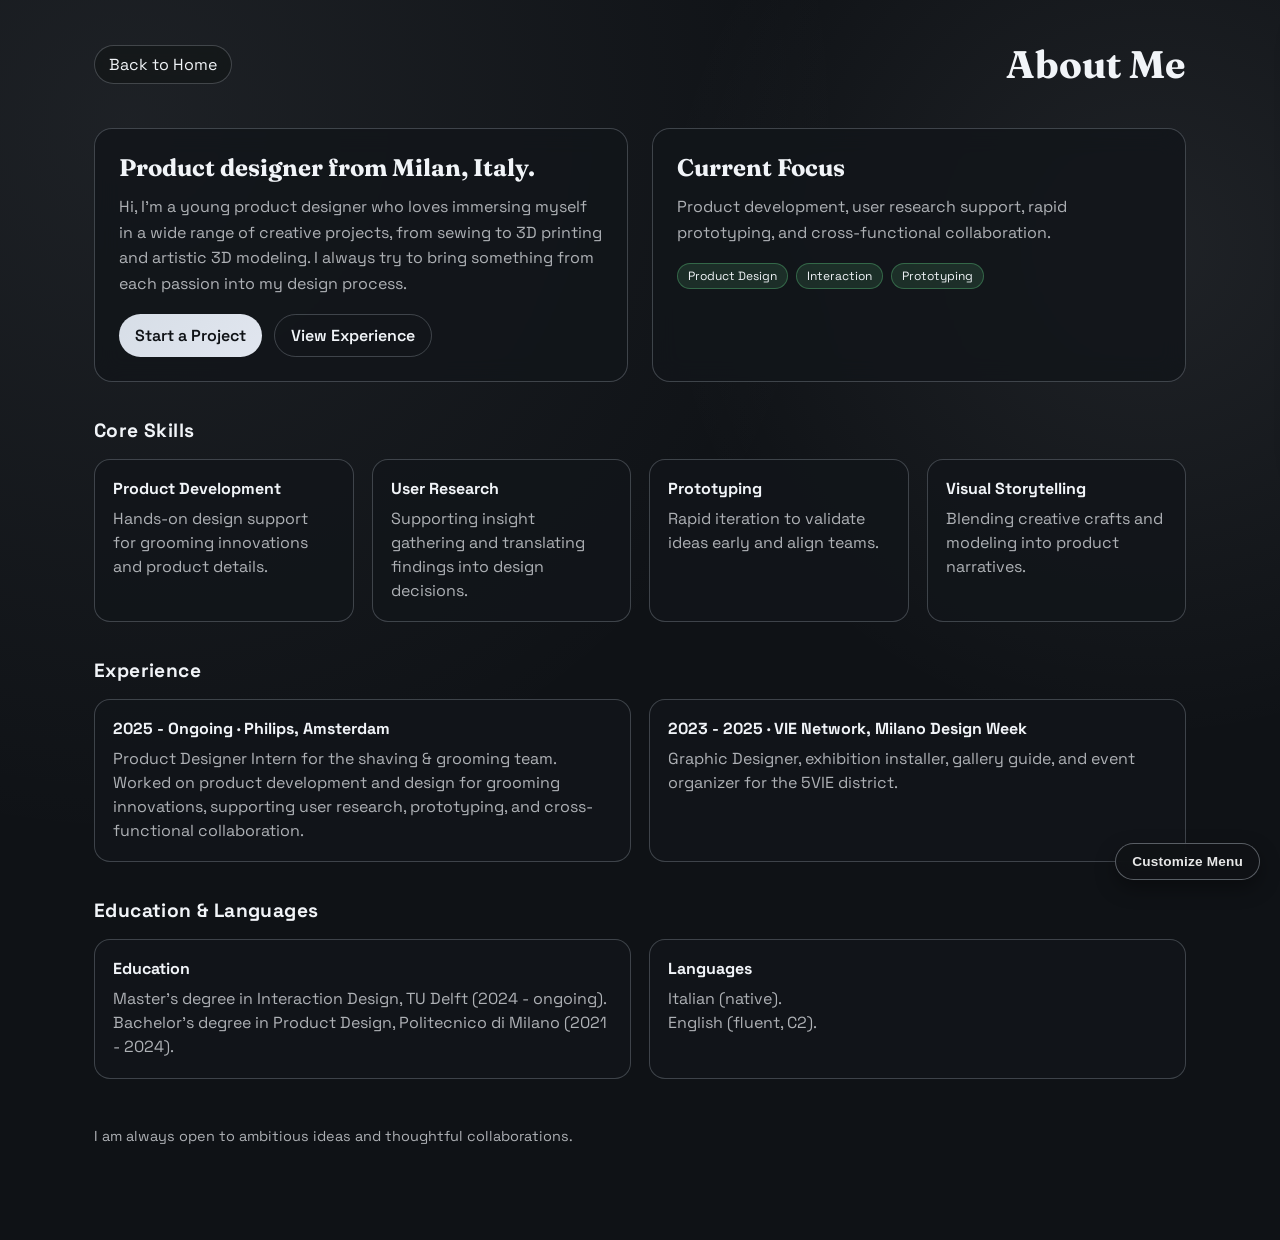
==== about.html @ a5fbccb1 "Restore layout and fix styles" ====
<!DOCTYPE html>
<html lang="en">
<head>
  <meta charset="UTF-8">
  <meta name="viewport" content="width=device-width, initial-scale=1.0">
  <title>About Me</title>
  <link rel="stylesheet" href="pages.css">
  <link rel="preconnect" href="https://fonts.googleapis.com">
  <link rel="preconnect" href="https://fonts.gstatic.com" crossorigin>
  <link href="https://fonts.googleapis.com/css2?family=Fraunces:wght@600;700&family=Space+Grotesk:wght@400;600;700&display=swap" rel="stylesheet">
</head>
<body>
  <main class="page-shell">
    <header class="page-header">
      <a class="home-link" href="index.html">Back to Home</a>
      <h1 class="page-title">About Me</h1>
    </header>

    <section class="hero">
      <div class="hero-card">
        <h2>Product designer from Milan, Italy.</h2>
        <p>Hi, I’m a young product designer who loves immersing myself in a wide range of creative projects, from sewing to 3D printing and artistic 3D modeling. I always try to bring something from each passion into my design process.</p>
        <div class="button-row">
          <a class="btn" href="mailto:matteo.isabella@gmail.com">Start a Project</a>
          <a class="btn outline" href="#experience">View Experience</a>
        </div>
      </div>
      <div class="hero-card">
        <h2>Current Focus</h2>
        <p>Product development, user research support, rapid prototyping, and cross-functional collaboration.</p>
        <div class="tag-row">
          <span class="tag">Product Design</span>
          <span class="tag">Interaction</span>
          <span class="tag">Prototyping</span>
        </div>
      </div>
    </section>

    <section class="section">
      <h3>Core Skills</h3>
      <div class="grid">
        <div class="card">
          <h4>Product Development</h4>
          <p>Hands-on design support for grooming innovations and product details.</p>
        </div>
        <div class="card">
          <h4>User Research</h4>
          <p>Supporting insight gathering and translating findings into design decisions.</p>
        </div>
        <div class="card">
          <h4>Prototyping</h4>
          <p>Rapid iteration to validate ideas early and align teams.</p>
        </div>
        <div class="card">
          <h4>Visual Storytelling</h4>
          <p>Blending creative crafts and modeling into product narratives.</p>
        </div>
      </div>
    </section>

    <section class="section" id="experience">
      <h3>Experience</h3>
      <div class="grid">
        <div class="card">
          <h4>2025 - Ongoing · Philips, Amsterdam</h4>
          <p>Product Designer Intern for the shaving & grooming team. Worked on product development and design for grooming innovations, supporting user research, prototyping, and cross-functional collaboration.</p>
        </div>
        <div class="card">
          <h4>2023 - 2025 · VIE Network, Milano Design Week</h4>
          <p>Graphic Designer, exhibition installer, gallery guide, and event organizer for the 5VIE district.</p>
        </div>
      </div>
    </section>

    <section class="section">
      <h3>Education & Languages</h3>
      <div class="grid">
        <div class="card">
          <h4>Education</h4>
          <p>Master’s degree in Interaction Design, TU Delft (2024 - ongoing).</p>
          <p>Bachelor’s degree in Product Design, Politecnico di Milano (2021 - 2024).</p>
        </div>
        <div class="card">
          <h4>Languages</h4>
          <p>Italian (native).</p>
          <p>English (fluent, C2).</p>
        </div>
      </div>
    </section>

    <p class="footer-note">I am always open to ambitious ideas and thoughtful collaborations.</p>
  </main>

  <button class="box-settings-toggle" id="boxSettingsToggle" aria-label="Toggle customize menu">Customize Menu</button>

  <div class="box-settings-panel" id="boxSettingsPanel">
    <div class="settings-header">
      <h3>Customize Menu</h3>
      <div class="settings-actions">
        <button class="settings-close" id="settingsClose">✕</button>
      </div>
    </div>
    <div class="customize-tabs" role="tablist">
      <button class="customize-tab active" data-pane="appearance" role="tab" aria-selected="true">Appearance</button>
      <button class="customize-tab" data-pane="boxes" role="tab" aria-selected="false">Boxes</button>
    </div>
    <div class="customize-pane active" data-pane="appearance" role="tabpanel">
      <div id="appearanceGuiContainer" class="box-gui-container"></div>
    </div>
    <div class="customize-pane" data-pane="boxes" role="tabpanel">
      <div class="customize-note">Boxes are available on the home page.</div>
    </div>
  </div>

  <script src="libs/lil-gui.js"></script>
  <script src="customize-menu.js"></script>
</body>
</html>
---- pages.css ----
:root {
  --page-bg: #0f1216;
  --panel-bg: rgba(18, 22, 26, 0.86);
  --panel-border: rgba(199, 208, 220, 0.25);
  --accent: #c7d0dc;
  --accent-2: #e1e6ef;
  --text: #f1f4f8;
  --text-muted: rgba(241, 244, 248, 0.7);
}

* {
  box-sizing: border-box;
}

body {
  margin: 0;
  font-family: "Space Grotesk", "Segoe UI", sans-serif;
  color: var(--text);
  background: radial-gradient(1200px circle at 10% 10%, rgba(199, 208, 220, 0.08), transparent 60%),
              radial-gradient(900px circle at 90% 20%, rgba(225, 230, 239, 0.08), transparent 55%),
              var(--page-bg);
  min-height: 100vh;
}

.page-shell {
  max-width: 1140px;
  margin: 0 auto;
  padding: 40px 24px 80px;
}

.page-header {
  display: flex;
  align-items: center;
  justify-content: space-between;
  gap: 16px;
  margin-bottom: 40px;
}

.home-link {
  text-decoration: none;
  color: var(--text);
  border: 1px solid var(--panel-border);
  padding: 8px 14px;
  border-radius: 999px;
  background: rgba(18, 21, 20, 0.6);
  backdrop-filter: blur(8px);
  transition: transform 0.2s ease, border-color 0.2s ease;
}

.home-link:hover {
  transform: translateY(-1px);
  border-color: rgba(199, 208, 220, 0.6);
}

.page-title {
  font-family: "Fraunces", "Times New Roman", serif;
  font-size: clamp(2rem, 3vw, 3rem);
  margin: 0;
}

.hero {
  display: grid;
  grid-template-columns: repeat(auto-fit, minmax(260px, 1fr));
  gap: 24px;
  margin-bottom: 36px;
}

.hero-card {
  background: var(--panel-bg);
  border: 1px solid var(--panel-border);
  border-radius: 18px;
  padding: 24px;
  backdrop-filter: blur(12px);
}

.hero-card h2 {
  font-family: "Fraunces", "Times New Roman", serif;
  margin-top: 0;
  margin-bottom: 12px;
}

.hero-card p {
  color: var(--text-muted);
  margin: 0 0 18px;
  line-height: 1.6;
}

.button-row {
  display: flex;
  gap: 12px;
  flex-wrap: wrap;
}

.btn {
  display: inline-flex;
  align-items: center;
  justify-content: center;
  gap: 8px;
  padding: 10px 16px;
  border-radius: 999px;
  text-decoration: none;
  color: #0f1216;
  background: linear-gradient(135deg, var(--accent), var(--accent-2));
  font-weight: 600;
  border: none;
}

.btn.outline {
  color: var(--text);
  background: transparent;
  border: 1px solid var(--panel-border);
}

.section {
  margin-top: 36px;
}

.section h3 {
  font-size: 1.2rem;
  letter-spacing: 0.4px;
  margin-bottom: 16px;
}

.grid {
  display: grid;
  grid-template-columns: repeat(auto-fit, minmax(240px, 1fr));
  gap: 18px;
}

.card {
  background: var(--panel-bg);
  border: 1px solid var(--panel-border);
  border-radius: 16px;
  padding: 18px;
  min-height: 140px;
}

.card h4 {
  margin: 0 0 8px;
}

.card p {
  margin: 0;
  color: var(--text-muted);
  line-height: 1.5;
}

.tag-row {
  display: flex;
  flex-wrap: wrap;
  gap: 8px;
  margin-top: 12px;
}

.tag {
  font-size: 0.75rem;
  padding: 4px 10px;
  border-radius: 999px;
  background: rgba(108, 234, 146, 0.12);
  border: 1px solid rgba(108, 234, 146, 0.3);
}

.form {
  display: grid;
  gap: 12px;
}

input,
textarea {
  width: 100%;
  background: rgba(15, 18, 17, 0.9);
  border: 1px solid rgba(108, 234, 146, 0.25);
  color: var(--text);
  padding: 12px 14px;
  border-radius: 10px;
  font-family: "Space Grotesk", "Segoe UI", sans-serif;
}

textarea {
  min-height: 140px;
  resize: vertical;
}

.footer-note {
  margin-top: 48px;
  color: var(--text-muted);
  font-size: 0.9rem;
}

@media (max-width: 720px) {
  .page-header {
    flex-direction: column;
    align-items: flex-start;
  }
}

/* ============================================
CUSTOMIZE MENU
============================================ */

.box-settings-panel {
  position: fixed;
  right: -350px;
  top: 20px;
  width: 320px;
  max-height: calc(100vh - 40px);
  background: rgba(16, 18, 22, 0.95);
  backdrop-filter: blur(10px);
  -webkit-backdrop-filter: blur(10px);
  border: 1px solid rgba(199, 208, 220, 0.3);
  border-radius: 12px;
  z-index: 800;
  overflow-y: auto;
  -webkit-overflow-scrolling: touch;
  transition: right 0.3s ease;
  padding: 16px;
  box-shadow: 0 8px 32px rgba(0, 0, 0, 0.4);
}

.box-settings-panel.active {
  right: 20px;
}

.box-settings-toggle {
  position: fixed;
  right: 20px;
  bottom: 20px;
  z-index: 801;
  background: rgba(16, 18, 22, 0.9);
  color: rgba(255, 255, 255, 0.9);
  border: 1px solid rgba(199, 208, 220, 0.4);
  border-radius: 999px;
  padding: 10px 16px;
  font-size: 0.85rem;
  font-weight: 600;
  letter-spacing: 0.2px;
  cursor: pointer;
  backdrop-filter: blur(10px);
  -webkit-backdrop-filter: blur(10px);
  box-shadow: 0 8px 20px rgba(0, 0, 0, 0.35);
  transition: all 0.2s ease;
}

.box-settings-toggle:hover {
  transform: translateY(-2px);
  border-color: rgba(199, 208, 220, 0.7);
  box-shadow: 0 10px 24px rgba(0, 0, 0, 0.45);
}

.settings-header {
  display: flex;
  justify-content: space-between;
  align-items: center;
  margin-bottom: 16px;
  padding-bottom: 12px;
  border-bottom: 1px solid rgba(199, 208, 220, 0.2);
}

.settings-header h3 {
  color: rgba(255, 255, 255, 0.9);
  font-size: 0.95rem;
  margin: 0;
  font-weight: 600;
}

.settings-actions {
  display: flex;
  align-items: center;
  gap: 10px;
}

.settings-close {
  background: none;
  border: none;
  color: rgba(255, 255, 255, 0.6);
  font-size: 1.2rem;
  cursor: pointer;
  padding: 0;
  transition: color 0.2s ease;
}

.settings-close:hover {
  color: rgba(255, 255, 255, 0.9);
}

.customize-tabs {
  display: flex;
  gap: 8px;
  margin-bottom: 12px;
}

.customize-tab {
  flex: 1;
  background: rgba(255, 255, 255, 0.06);
  border: 1px solid rgba(255, 255, 255, 0.12);
  color: rgba(255, 255, 255, 0.8);
  border-radius: 999px;
  padding: 8px 10px;
  font-size: 0.78rem;
  font-weight: 600;
  cursor: pointer;
  transition: all 0.2s ease;
}

.customize-tab.active {
  background: rgba(199, 208, 220, 0.18);
  border-color: rgba(199, 208, 220, 0.5);
  color: rgba(255, 255, 255, 0.95);
}

.customize-pane {
  display: none;
}

.customize-pane.active {
  display: block;
}

.box-gui-container {
  padding: 8px 0;
}

.box-gui-container .lil-gui {
  background: transparent !important;
  border: none !important;
  width: 100% !important;
  color: rgba(255, 255, 255, 0.9) !important;
}

.box-gui-container .lil-gui .controller {
  background: rgba(255, 255, 255, 0.05) !important;
  border: 1px solid rgba(255, 255, 255, 0.1) !important;
  border-radius: 6px !important;
  padding: 8px 10px !important;
  margin: 6px 0 !important;
  transition: all 0.2s ease !important;
  display: flex !important;
  align-items: center !important;
  gap: 8px !important;
}

.box-gui-container .lil-gui input,
.box-gui-container .lil-gui select {
  background: rgba(255, 255, 255, 0.1) !important;
  color: rgba(255, 255, 255, 0.9) !important;
  border: 1px solid rgba(255, 255, 255, 0.15) !important;
  border-radius: 4px !important;
  padding: 6px 8px !important;
  font-size: 12px !important;
  flex: 1 !important;
}

.customize-note {
  color: rgba(255, 255, 255, 0.65);
  font-size: 0.85rem;
  padding: 12px 6px 4px;
}
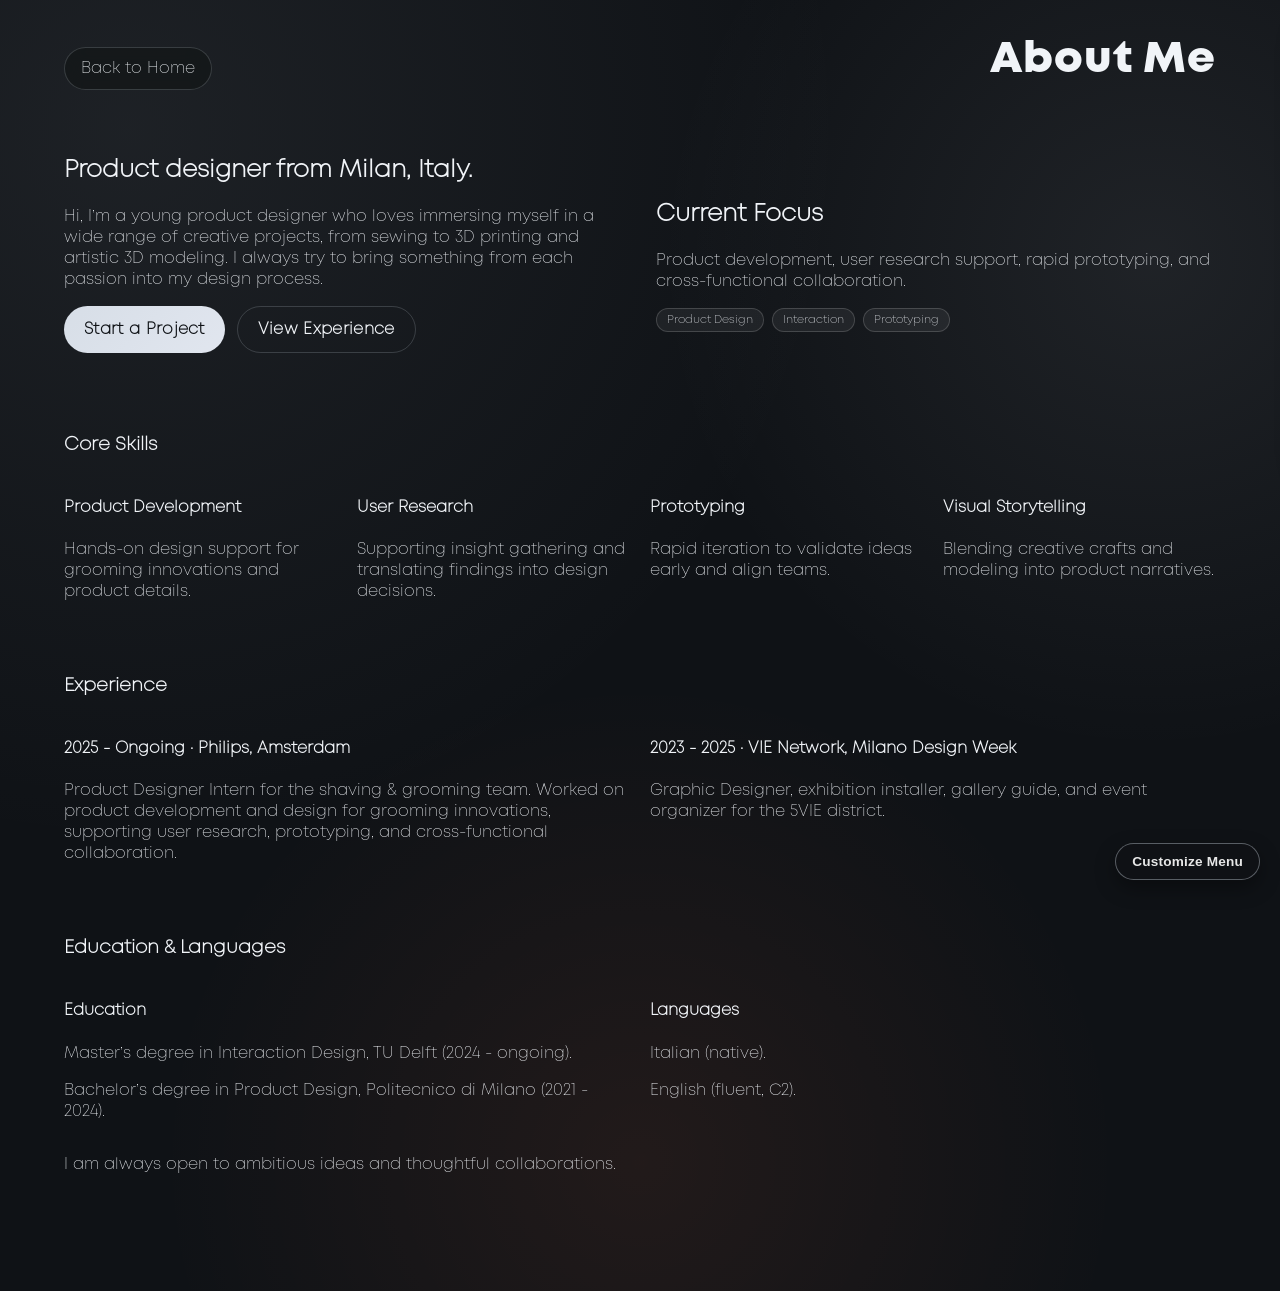
==== commit 83e1a3b8: "local and online mismatch fix 1" ====
--- a/about.html
+++ b/about.html
@@ -4,7 +4,7 @@
   <meta charset="UTF-8">
   <meta name="viewport" content="width=device-width, initial-scale=1.0">
   <title>About Me</title>
-  <link rel="stylesheet" href="pages.css">
+  <link rel="stylesheet" href="pages.css?v=20260208">
   <link rel="preconnect" href="https://fonts.googleapis.com">
   <link rel="preconnect" href="https://fonts.gstatic.com" crossorigin>
   <link href="https://fonts.googleapis.com/css2?family=Fraunces:wght@600;700&family=Space+Grotesk:wght@400;600;700&display=swap" rel="stylesheet">
--- a/pages.css
+++ b/pages.css
@@ -1,11 +1,38 @@
+@font-face {
+  font-family: 'Mont ExtraLight Demo';
+  src: url('Mont-ExtraLightDEMO.otf') format('opentype');
+  font-weight: 300;
+  font-style: normal;
+  font-display: swap;
+}
+
+@font-face {
+  font-family: 'Mont Heavy Demo';
+  src: url('Mont-HeavyDEMO.otf') format('opentype');
+  font-weight: 600;
+  font-style: normal;
+  font-display: swap;
+}
+
+@font-face {
+  font-family: 'Zen Dots';
+  src: url('ZenDots-Regular.ttf') format('truetype');
+  font-weight: 400;
+  font-style: normal;
+  font-display: swap;
+}
+
 :root {
   --page-bg: #0f1216;
-  --panel-bg: rgba(18, 22, 26, 0.86);
-  --panel-border: rgba(199, 208, 220, 0.25);
+  --panel-bg: rgba(20, 22, 26, 0.7);
+  --panel-border: rgba(199, 208, 220, 0.2);
   --accent: #c7d0dc;
   --accent-2: #e1e6ef;
+  --accent-warm: #ff7a4a;
   --text: #f1f4f8;
-  --text-muted: rgba(241, 244, 248, 0.7);
+  --text-muted: rgba(241, 244, 248, 0.68);
+  --glass-highlight: rgba(255, 255, 255, 0.18);
+  --glass-shadow: rgba(0, 0, 0, 0.45);
 }
 
 * {
@@ -14,18 +41,19 @@
 
 body {
   margin: 0;
-  font-family: "Space Grotesk", "Segoe UI", sans-serif;
+  font-family: 'Mont ExtraLight Demo', 'Segoe UI', sans-serif;
   color: var(--text);
   background: radial-gradient(1200px circle at 10% 10%, rgba(199, 208, 220, 0.08), transparent 60%),
               radial-gradient(900px circle at 90% 20%, rgba(225, 230, 239, 0.08), transparent 55%),
+              radial-gradient(800px circle at 50% 90%, rgba(255, 122, 74, 0.08), transparent 60%),
               var(--page-bg);
   min-height: 100vh;
 }
 
 .page-shell {
-  max-width: 1140px;
+  max-width: 1200px;
   margin: 0 auto;
-  padding: 40px 24px 80px;
+  padding: 32px 24px 100px;
 }
 
 .page-header {
@@ -33,17 +61,48 @@
   align-items: center;
   justify-content: space-between;
   gap: 16px;
-  margin-bottom: 40px;
+  margin-bottom: 32px;
+}
+
+.header-actions {
+  display: flex;
+  align-items: center;
+  gap: 12px;
+}
+
+.header-pill {
+  font-size: 0.75rem;
+  text-transform: uppercase;
+  letter-spacing: 0.2em;
+  padding: 8px 14px;
+  border-radius: 999px;
+  background: rgba(255, 255, 255, 0.06);
+  border: 1px solid rgba(255, 255, 255, 0.12);
+  color: rgba(255, 255, 255, 0.7);
+}
+
+.header-cta {
+  padding: 10px 18px;
+  border-radius: 999px;
+  border: 1px solid rgba(255, 255, 255, 0.18);
+  background: linear-gradient(135deg, rgba(255, 255, 255, 0.22), rgba(255, 255, 255, 0.05));
+  color: var(--text);
+  cursor: pointer;
+  font-weight: 600;
+  letter-spacing: 0.02em;
+  backdrop-filter: blur(12px);
+  -webkit-backdrop-filter: blur(12px);
+  box-shadow: 0 12px 28px rgba(0, 0, 0, 0.45);
 }
 
 .home-link {
   text-decoration: none;
   color: var(--text);
   border: 1px solid var(--panel-border);
-  padding: 8px 14px;
+  padding: 10px 16px;
   border-radius: 999px;
   background: rgba(18, 21, 20, 0.6);
-  backdrop-filter: blur(8px);
+  backdrop-filter: blur(10px);
   transition: transform 0.2s ease, border-color 0.2s ease;
 }
 
@@ -53,42 +112,114 @@
 }
 
 .page-title {
-  font-family: "Fraunces", "Times New Roman", serif;
-  font-size: clamp(2rem, 3vw, 3rem);
-  margin: 0;
+  font-family: 'Mont Heavy Demo', 'Zen Dots', sans-serif;
+  font-size: clamp(2.2rem, 3.4vw, 3.6rem);
+  margin: 0 0 16px;
+  letter-spacing: 0.02em;
+}
+
+.eyebrow {
+  font-size: 0.7rem;
+  letter-spacing: 0.3em;
+  text-transform: uppercase;
+  color: rgba(255, 255, 255, 0.6);
+  margin: 0 0 12px;
 }
 
 .hero {
   display: grid;
-  grid-template-columns: repeat(auto-fit, minmax(260px, 1fr));
-  gap: 24px;
-  margin-bottom: 36px;
-}
-
-.hero-card {
-  background: var(--panel-bg);
-  border: 1px solid var(--panel-border);
+  grid-template-columns: repeat(auto-fit, minmax(280px, 1fr));
+  gap: 32px;
+  margin-bottom: 48px;
+  align-items: center;
+}
+
+.hero-copy {
+  max-width: 520px;
+}
+
+.hero-lead {
+  color: var(--text-muted);
+  line-height: 1.7;
+  margin-bottom: 24px;
+}
+
+.hero-visual {
+  position: relative;
+  min-height: 360px;
+}
+
+.orbit-stack {
+  position: relative;
+  height: 360px;
+}
+
+.orbit-card {
+  position: absolute;
+  inset: 0;
+  margin: auto;
+  width: min(360px, 80%);
+  height: 240px;
+  border-radius: 28px;
+  background: linear-gradient(135deg, rgba(255, 255, 255, 0.2), rgba(255, 255, 255, 0.04)),
+    rgba(18, 20, 24, 0.7);
+  border: 1px solid rgba(255, 255, 255, 0.12);
+  backdrop-filter: blur(18px);
+  -webkit-backdrop-filter: blur(18px);
+  box-shadow: 0 24px 50px rgba(0, 0, 0, 0.5);
+  padding: 18px;
+  display: grid;
+  grid-template-rows: 1fr auto;
+  gap: 12px;
+  transition: transform 0.6s ease, opacity 0.6s ease;
+}
+
+.orbit-card.is-front {
+  transform: translateY(-10px) scale(1);
+  z-index: 3;
+}
+
+.orbit-card.is-mid {
+  transform: translateY(28px) scale(0.9);
+  opacity: 0.6;
+  z-index: 2;
+}
+
+.orbit-card.is-back {
+  transform: translateY(62px) scale(0.8);
+  opacity: 0.25;
+  z-index: 1;
+}
+
+.orbit-media,
+.feature-media,
+.product-media {
+  background: linear-gradient(180deg, rgba(0, 0, 0, 0.2), rgba(0, 0, 0, 0.7)),
+    url('skybox2.jpg') center/cover no-repeat;
   border-radius: 18px;
-  padding: 24px;
-  backdrop-filter: blur(12px);
-}
-
-.hero-card h2 {
-  font-family: "Fraunces", "Times New Roman", serif;
-  margin-top: 0;
-  margin-bottom: 12px;
-}
-
-.hero-card p {
-  color: var(--text-muted);
-  margin: 0 0 18px;
-  line-height: 1.6;
+  min-height: 140px;
+}
+
+.orbit-meta {
+  display: flex;
+  justify-content: space-between;
+  font-size: 0.85rem;
+  color: rgba(255, 255, 255, 0.7);
+}
+
+.hero-glow {
+  position: absolute;
+  inset: 0;
+  background: radial-gradient(circle at 50% 50%, rgba(255, 122, 74, 0.2), transparent 65%);
+  filter: blur(40px);
+  z-index: -1;
 }
 
 .button-row {
   display: flex;
   gap: 12px;
   flex-wrap: wrap;
+  margin-bottom: 24px;
 }
 
 .btn {
@@ -96,13 +227,14 @@
   align-items: center;
   justify-content: center;
   gap: 8px;
-  padding: 10px 16px;
+  padding: 12px 20px;
   border-radius: 999px;
   text-decoration: none;
   color: #0f1216;
   background: linear-gradient(135deg, var(--accent), var(--accent-2));
-  font-weight: 600;
+  font-weight: 700;
   border: none;
+  letter-spacing: 0.02em;
 }
 
 .btn.outline {
@@ -111,35 +243,103 @@
   border: 1px solid var(--panel-border);
 }
 
+.stat-row {
+  display: grid;
+  grid-template-columns: repeat(auto-fit, minmax(120px, 1fr));
+  gap: 16px;
+}
+
+.stat {
+  background: rgba(255, 255, 255, 0.04);
+  border: 1px solid rgba(255, 255, 255, 0.08);
+  padding: 12px 14px;
+  border-radius: 14px;
+}
+
+.stat-value {
+  font-family: 'Mont Heavy Demo', sans-serif;
+  font-size: 1.2rem;
+  display: block;
+}
+
+.stat-label {
+  font-size: 0.75rem;
+  color: rgba(255, 255, 255, 0.6);
+}
+
 .section {
-  margin-top: 36px;
-}
-
-.section h3 {
-  font-size: 1.2rem;
-  letter-spacing: 0.4px;
-  margin-bottom: 16px;
-}
-
-.grid {
-  display: grid;
-  grid-template-columns: repeat(auto-fit, minmax(240px, 1fr));
-  gap: 18px;
-}
-
-.card {
+  margin-top: 56px;
+}
+
+.section-header {
+  display: flex;
+  align-items: center;
+  justify-content: space-between;
+  gap: 20px;
+  margin-bottom: 20px;
+}
+
+.section-header h2 {
+  margin: 0;
+  font-family: 'Mont Heavy Demo', sans-serif;
+}
+
+.section-header p {
+  margin: 0;
+  color: var(--text-muted);
+}
+
+.feature-card {
+  display: grid;
+  grid-template-columns: minmax(0, 1.1fr) minmax(0, 0.9fr);
+  gap: 24px;
   background: var(--panel-bg);
   border: 1px solid var(--panel-border);
-  border-radius: 16px;
+  border-radius: 24px;
+  padding: 24px;
+  backdrop-filter: blur(18px);
+}
+
+.feature-body h3 {
+  margin: 12px 0;
+  font-family: 'Mont Heavy Demo', sans-serif;
+  font-size: 1.6rem;
+}
+
+.feature-body p {
+  color: var(--text-muted);
+  line-height: 1.6;
+}
+
+.grid {
+  display: grid;
+  grid-template-columns: repeat(auto-fit, minmax(240px, 1fr));
+  gap: 20px;
+}
+
+.product-card {
+  background: var(--panel-bg);
+  border: 1px solid var(--panel-border);
+  border-radius: 20px;
   padding: 18px;
-  min-height: 140px;
-}
-
-.card h4 {
-  margin: 0 0 8px;
-}
-
-.card p {
+  min-height: 200px;
+  display: grid;
+  gap: 12px;
+  backdrop-filter: blur(14px);
+  transition: transform 0.3s ease, border-color 0.3s ease;
+}
+
+.product-card:hover {
+  transform: translateY(-4px);
+  border-color: rgba(255, 255, 255, 0.3);
+}
+
+.product-card h4 {
+  margin: 0;
+  font-family: 'Mont Heavy Demo', sans-serif;
+}
+
+.product-card p {
   margin: 0;
   color: var(--text-muted);
   line-height: 1.5;
@@ -153,11 +353,11 @@
 }
 
 .tag {
-  font-size: 0.75rem;
+  font-size: 0.7rem;
   padding: 4px 10px;
   border-radius: 999px;
-  background: rgba(108, 234, 146, 0.12);
-  border: 1px solid rgba(108, 234, 146, 0.3);
+  background: rgba(255, 255, 255, 0.06);
+  border: 1px solid rgba(255, 255, 255, 0.16);
 }
 
 .form {
@@ -181,14 +381,47 @@
   resize: vertical;
 }
 
-.footer-note {
-  margin-top: 48px;
+.callout {
+  display: flex;
+  align-items: center;
+  justify-content: space-between;
+  gap: 20px;
+  padding: 24px;
+  border-radius: 22px;
+  background: rgba(255, 255, 255, 0.04);
+  border: 1px solid rgba(255, 255, 255, 0.1);
+}
+
+.callout h2 {
+  margin: 0 0 8px;
+  font-family: 'Mont Heavy Demo', sans-serif;
+}
+
+.callout p {
+  margin: 0;
   color: var(--text-muted);
-  font-size: 0.9rem;
 }
 
 @media (max-width: 720px) {
   .page-header {
+    flex-direction: column;
+    align-items: flex-start;
+  }
+
+  .hero {
+    grid-template-columns: 1fr;
+  }
+
+  .section-header {
+    flex-direction: column;
+    align-items: flex-start;
+  }
+
+  .feature-card {
+    grid-template-columns: 1fr;
+  }
+
+  .callout {
     flex-direction: column;
     align-items: flex-start;
   }
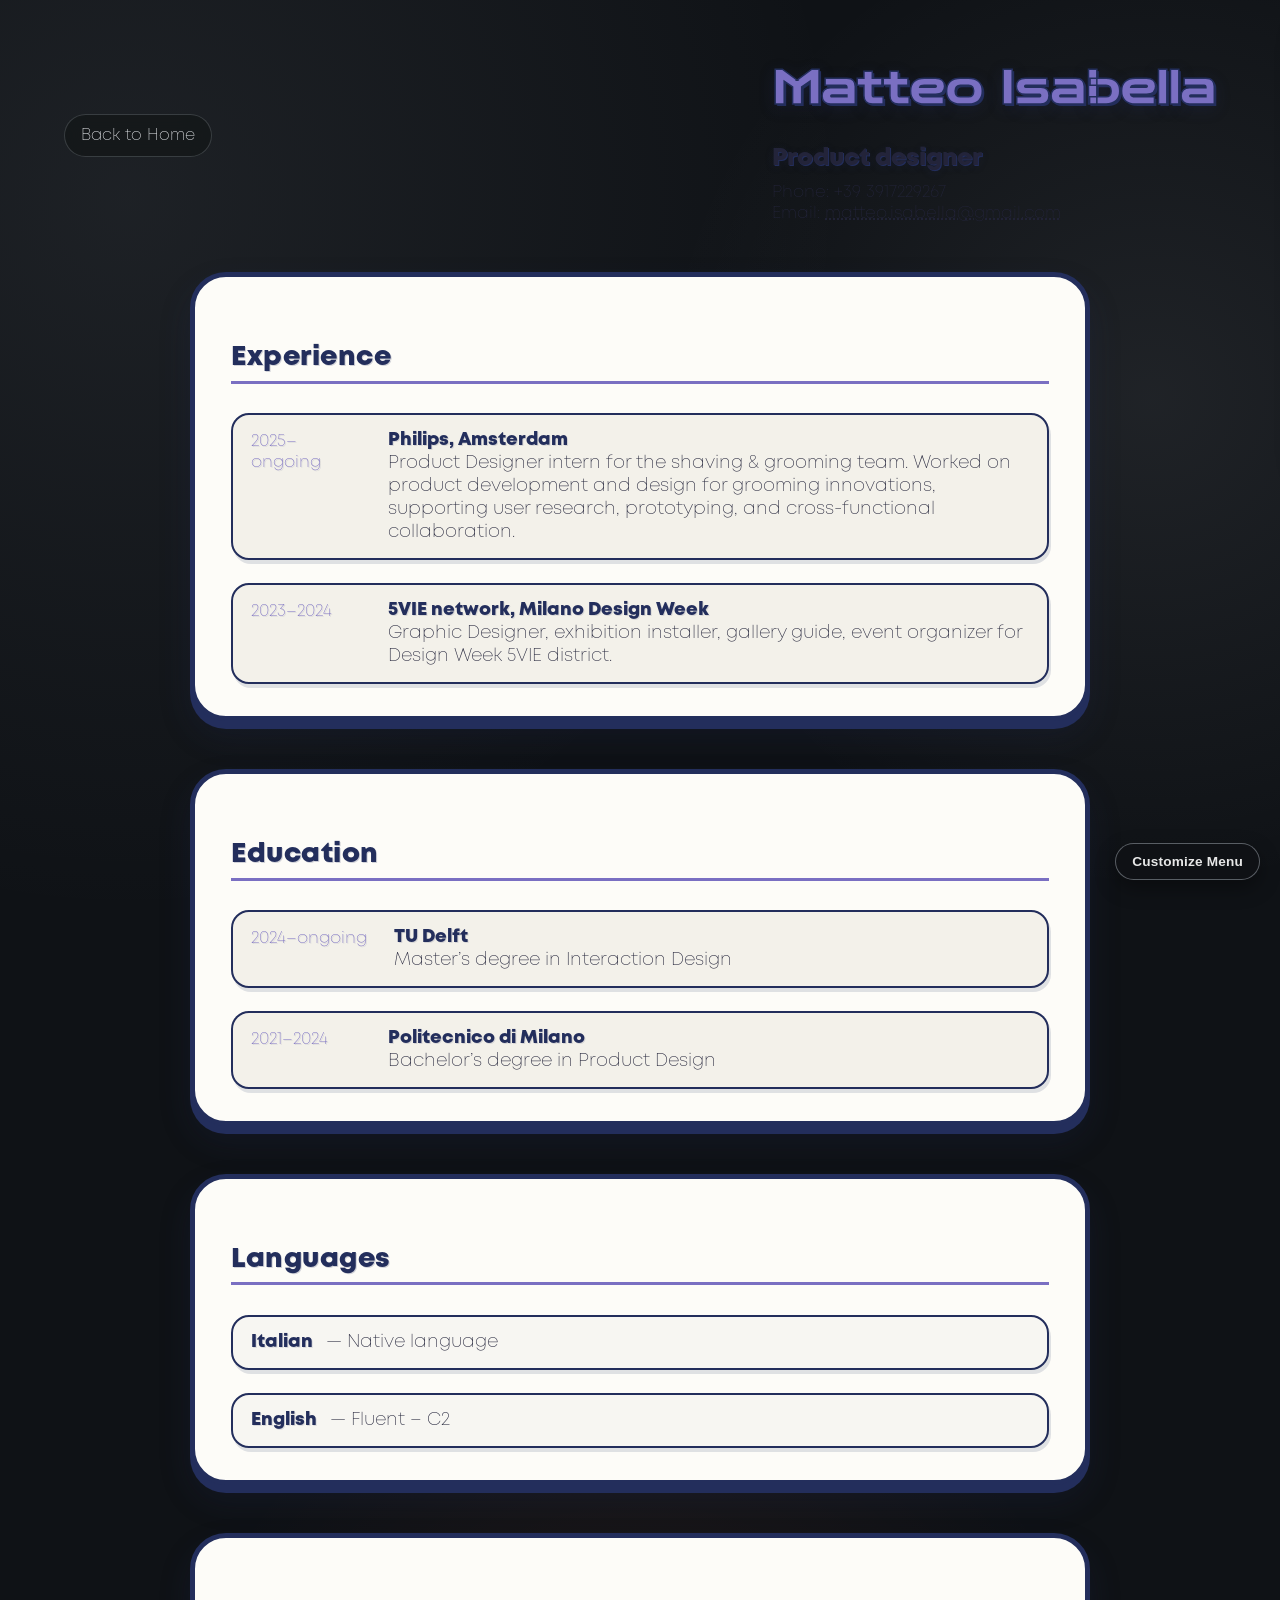
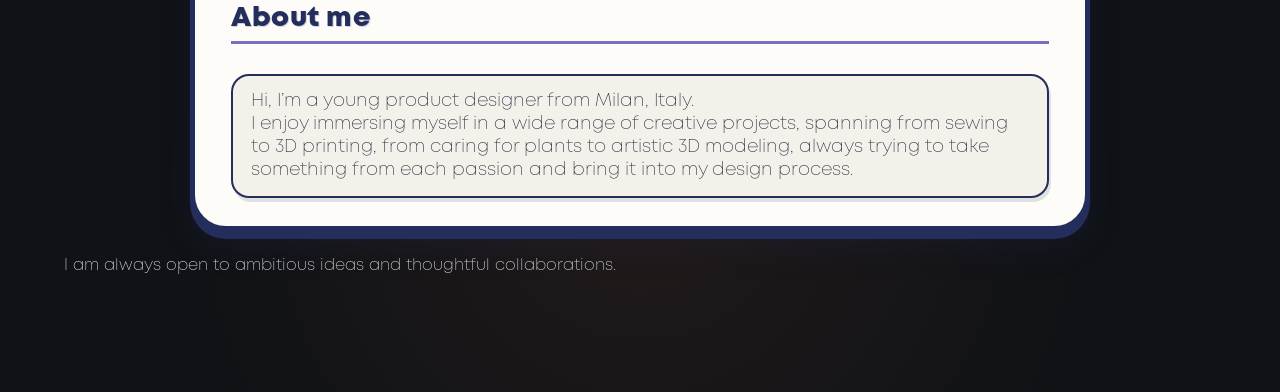
==== commit 65c2f5df: "start of about me setup" ====
--- a/about.html
+++ b/about.html
@@ -10,83 +10,82 @@
   <link href="https://fonts.googleapis.com/css2?family=Fraunces:wght@600;700&family=Space+Grotesk:wght@400;600;700&display=swap" rel="stylesheet">
 </head>
 <body>
-  <main class="page-shell">
-    <header class="page-header">
+  <main class="page-shell about-toon-bg">
+    <header class="page-header" style="background:none;box-shadow:none;border:none;">
       <a class="home-link" href="index.html">Back to Home</a>
-      <h1 class="page-title">About Me</h1>
+      <div style="display:flex;flex-direction:column;align-items:flex-start;gap:0.2em;margin-bottom:0.5em;">
+        <h1 style="font-family:'Zen Dots','Mont Heavy Demo',Arial,sans-serif;font-size:2.8rem;color:#7a6fc2;margin-bottom:0.1em;letter-spacing:1px;text-shadow:2px 2px 0 #232e5c,0 4px 16px #232e5c55;-webkit-text-stroke:1.5px #232e5c;">Matteo Isabella</h1>
+        <h2 style="font-family:'Mont Heavy Demo','Montserrat',Arial,sans-serif;font-size:1.5rem;color:#23243a;margin-bottom:0.2em;text-shadow:1px 1px 0 #232e5c,0 2px 8px #232e5c33;">Product designer</h2>
+        <div style="font-size:1.05rem;color:#23243a;margin-bottom:0.5em;">
+          <div>Phone: +39 3917229267</div>
+          <div>Email: <a href="mailto:matteo.isabella@gmail.com" style="color:#23243a;text-decoration:underline dotted;">matteo.isabella@gmail.com</a></div>
+        </div>
+      </div>
     </header>
 
-    <section class="hero">
-      <div class="hero-card">
-        <h2>Product designer from Milan, Italy.</h2>
-        <p>Hi, I’m a young product designer who loves immersing myself in a wide range of creative projects, from sewing to 3D printing and artistic 3D modeling. I always try to bring something from each passion into my design process.</p>
-        <div class="button-row">
-          <a class="btn" href="mailto:matteo.isabella@gmail.com">Start a Project</a>
-          <a class="btn outline" href="#experience">View Experience</a>
+    <main style="max-width:900px;margin:0 auto;display:flex;flex-direction:column;gap:2.5em;">
+      <section style="background:#fdfcf8;border:5px solid #232e5c;border-radius:36px;box-shadow:0 8px 0 #232e5c,0 16px 32px 0 #232e5c33;padding:36px 36px 28px 36px;margin-bottom:0.5em;position:relative;transition:box-shadow 0.2s,transform 0.2s;">
+        <h3 style="font-family:'Mont Heavy Demo','Zen Dots',Arial,sans-serif;font-size:1.7rem;color:#232e5c;margin-bottom:1.1em;border-bottom:3px solid #7a6fc2;padding-bottom:0.2em;letter-spacing:0.5px;text-shadow:1px 1px 0 #232e5c33;">Experience</h3>
+        <div style="display:flex;flex-direction:column;gap:1.2em;">
+          <div style="display:flex;flex-direction:row;gap:1.5em;font-size:1.13rem;color:#23243a;align-items:flex-start;background:#f3f1ea;border-radius:18px;border:2.5px solid #232e5c;box-shadow:2px 4px 0 #232e5c22;padding:14px 18px;margin-bottom:0.2em;">
+            <div style="min-width:110px;font-family:'Mont ExtraLight Demo',Arial,sans-serif;color:#7a6fc2;font-size:1.05rem;margin-top:2px;text-shadow:1px 1px 0 #232e5c22;">2025–ongoing</div>
+            <div>
+              <strong style="color:#232e5c;font-family:'Mont Heavy Demo',Arial,sans-serif;font-weight:700;text-shadow:1px 1px 0 #232e5c22;">Philips, Amsterdam</strong><br>
+              Product Designer intern for the shaving & grooming team. Worked on product development and design for grooming innovations, supporting user research, prototyping, and cross-functional collaboration.
+            </div>
+          </div>
+          <div style="display:flex;flex-direction:row;gap:1.5em;font-size:1.13rem;color:#23243a;align-items:flex-start;background:#f3f1ea;border-radius:18px;border:2.5px solid #232e5c;box-shadow:2px 4px 0 #232e5c22;padding:14px 18px;margin-bottom:0.2em;">
+            <div style="min-width:110px;font-family:'Mont ExtraLight Demo',Arial,sans-serif;color:#7a6fc2;font-size:1.05rem;margin-top:2px;text-shadow:1px 1px 0 #232e5c22;">2023–2024</div>
+            <div>
+              <strong style="color:#232e5c;font-family:'Mont Heavy Demo',Arial,sans-serif;font-weight:700;text-shadow:1px 1px 0 #232e5c22;">5VIE network, Milano Design Week</strong><br>
+              Graphic Designer, exhibition installer, gallery guide, event organizer for Design Week 5VIE district.
+            </div>
+          </div>
         </div>
-      </div>
-      <div class="hero-card">
-        <h2>Current Focus</h2>
-        <p>Product development, user research support, rapid prototyping, and cross-functional collaboration.</p>
-        <div class="tag-row">
-          <span class="tag">Product Design</span>
-          <span class="tag">Interaction</span>
-          <span class="tag">Prototyping</span>
+      </section>
+
+      <section style="background:#fdfcf8;border:5px solid #232e5c;border-radius:36px;box-shadow:0 8px 0 #232e5c,0 16px 32px 0 #232e5c33;padding:36px 36px 28px 36px;margin-bottom:0.5em;position:relative;transition:box-shadow 0.2s,transform 0.2s;">
+        <h3 style="font-family:'Mont Heavy Demo','Zen Dots',Arial,sans-serif;font-size:1.7rem;color:#232e5c;margin-bottom:1.1em;border-bottom:3px solid #7a6fc2;padding-bottom:0.2em;letter-spacing:0.5px;text-shadow:1px 1px 0 #232e5c33;">Education</h3>
+        <div style="display:flex;flex-direction:column;gap:1.2em;">
+          <div style="display:flex;flex-direction:row;gap:1.5em;font-size:1.13rem;color:#23243a;align-items:flex-start;background:#f3f1ea;border-radius:18px;border:2.5px solid #232e5c;box-shadow:2px 4px 0 #232e5c22;padding:14px 18px;margin-bottom:0.2em;">
+            <div style="min-width:110px;font-family:'Mont ExtraLight Demo',Arial,sans-serif;color:#7a6fc2;font-size:1.05rem;margin-top:2px;text-shadow:1px 1px 0 #232e5c22;">2024–ongoing</div>
+            <div>
+              <strong style="color:#232e5c;font-family:'Mont Heavy Demo',Arial,sans-serif;font-weight:700;text-shadow:1px 1px 0 #232e5c22;">TU Delft</strong><br>
+              Master’s degree in Interaction Design
+            </div>
+          </div>
+          <div style="display:flex;flex-direction:row;gap:1.5em;font-size:1.13rem;color:#23243a;align-items:flex-start;background:#f3f1ea;border-radius:18px;border:2.5px solid #232e5c;box-shadow:2px 4px 0 #232e5c22;padding:14px 18px;margin-bottom:0.2em;">
+            <div style="min-width:110px;font-family:'Mont ExtraLight Demo',Arial,sans-serif;color:#7a6fc2;font-size:1.05rem;margin-top:2px;text-shadow:1px 1px 0 #232e5c22;">2021–2024</div>
+            <div>
+              <strong style="color:#232e5c;font-family:'Mont Heavy Demo',Arial,sans-serif;font-weight:700;text-shadow:1px 1px 0 #232e5c22;">Politecnico di Milano</strong><br>
+              Bachelor’s degree in Product Design
+            </div>
+          </div>
         </div>
-      </div>
-    </section>
+      </section>
 
-    <section class="section">
-      <h3>Core Skills</h3>
-      <div class="grid">
-        <div class="card">
-          <h4>Product Development</h4>
-          <p>Hands-on design support for grooming innovations and product details.</p>
+      <section style="background:#fdfcf8;border:5px solid #232e5c;border-radius:36px;box-shadow:0 8px 0 #232e5c,0 16px 32px 0 #232e5c33;padding:36px 36px 28px 36px;margin-bottom:0.5em;position:relative;transition:box-shadow 0.2s,transform 0.2s;">
+        <h3 style="font-family:'Mont Heavy Demo','Zen Dots',Arial,sans-serif;font-size:1.7rem;color:#232e5c;margin-bottom:1.1em;border-bottom:3px solid #7a6fc2;padding-bottom:0.2em;letter-spacing:0.5px;text-shadow:1px 1px 0 #232e5c33;">Languages</h3>
+        <div style="display:flex;flex-direction:column;gap:1.2em;">
+          <div style="display:flex;flex-direction:row;gap:0.7em;font-size:1.13rem;color:#23243a;align-items:flex-start;background:#f7f6f2;border-radius:18px;border:2.5px solid #232e5c;box-shadow:2px 4px 0 #232e5c22;padding:14px 18px;margin-bottom:0.2em;">
+            <strong style="color:#232e5c;font-family:'Mont Heavy Demo',Arial,sans-serif;font-weight:700;text-shadow:1px 1px 0 #232e5c22;">Italian</strong> — Native language
+          </div>
+          <div style="display:flex;flex-direction:row;gap:0.7em;font-size:1.13rem;color:#23243a;align-items:flex-start;background:#f7f6f2;border-radius:18px;border:2.5px solid #232e5c;box-shadow:2px 4px 0 #232e5c22;padding:14px 18px;margin-bottom:0.2em;">
+            <strong style="color:#232e5c;font-family:'Mont Heavy Demo',Arial,sans-serif;font-weight:700;text-shadow:1px 1px 0 #232e5c22;">English</strong> — Fluent – C2
+          </div>
         </div>
-        <div class="card">
-          <h4>User Research</h4>
-          <p>Supporting insight gathering and translating findings into design decisions.</p>
+      </section>
+
+      <section style="background:#fdfcf8;border:5px solid #232e5c;border-radius:36px;box-shadow:0 8px 0 #232e5c,0 16px 32px 0 #232e5c33;padding:36px 36px 28px 36px;margin-bottom:0.5em;position:relative;transition:box-shadow 0.2s,transform 0.2s;">
+        <h3 style="font-family:'Mont Heavy Demo','Zen Dots',Arial,sans-serif;font-size:1.7rem;color:#232e5c;margin-bottom:1.1em;border-bottom:3px solid #7a6fc2;padding-bottom:0.2em;letter-spacing:0.5px;text-shadow:1px 1px 0 #232e5c33;">About me</h3>
+        <div style="display:flex;flex-direction:column;gap:1.2em;">
+          <div style="flex-direction:column;font-size:1.13rem;color:#23243a;background:#f3f1ea;border:2.5px solid #232e5c;border-radius:18px;box-shadow:2px 4px 0 #232e5c22;padding:14px 18px;">
+            Hi, I’m a young product designer from Milan, Italy.<br>
+            I enjoy immersing myself in a wide range of creative projects, spanning from sewing to 3D printing, from caring for plants to artistic 3D modeling, always trying to take something from each passion and bring it into my design process.
+          </div>
         </div>
-        <div class="card">
-          <h4>Prototyping</h4>
-          <p>Rapid iteration to validate ideas early and align teams.</p>
-        </div>
-        <div class="card">
-          <h4>Visual Storytelling</h4>
-          <p>Blending creative crafts and modeling into product narratives.</p>
-        </div>
-      </div>
-    </section>
-
-    <section class="section" id="experience">
-      <h3>Experience</h3>
-      <div class="grid">
-        <div class="card">
-          <h4>2025 - Ongoing · Philips, Amsterdam</h4>
-          <p>Product Designer Intern for the shaving & grooming team. Worked on product development and design for grooming innovations, supporting user research, prototyping, and cross-functional collaboration.</p>
-        </div>
-        <div class="card">
-          <h4>2023 - 2025 · VIE Network, Milano Design Week</h4>
-          <p>Graphic Designer, exhibition installer, gallery guide, and event organizer for the 5VIE district.</p>
-        </div>
-      </div>
-    </section>
-
-    <section class="section">
-      <h3>Education & Languages</h3>
-      <div class="grid">
-        <div class="card">
-          <h4>Education</h4>
-          <p>Master’s degree in Interaction Design, TU Delft (2024 - ongoing).</p>
-          <p>Bachelor’s degree in Product Design, Politecnico di Milano (2021 - 2024).</p>
-        </div>
-        <div class="card">
-          <h4>Languages</h4>
-          <p>Italian (native).</p>
-          <p>English (fluent, C2).</p>
-        </div>
-      </div>
-    </section>
+      </section>
+    </main>
 
     <p class="footer-note">I am always open to ambitious ideas and thoughtful collaborations.</p>
   </main>
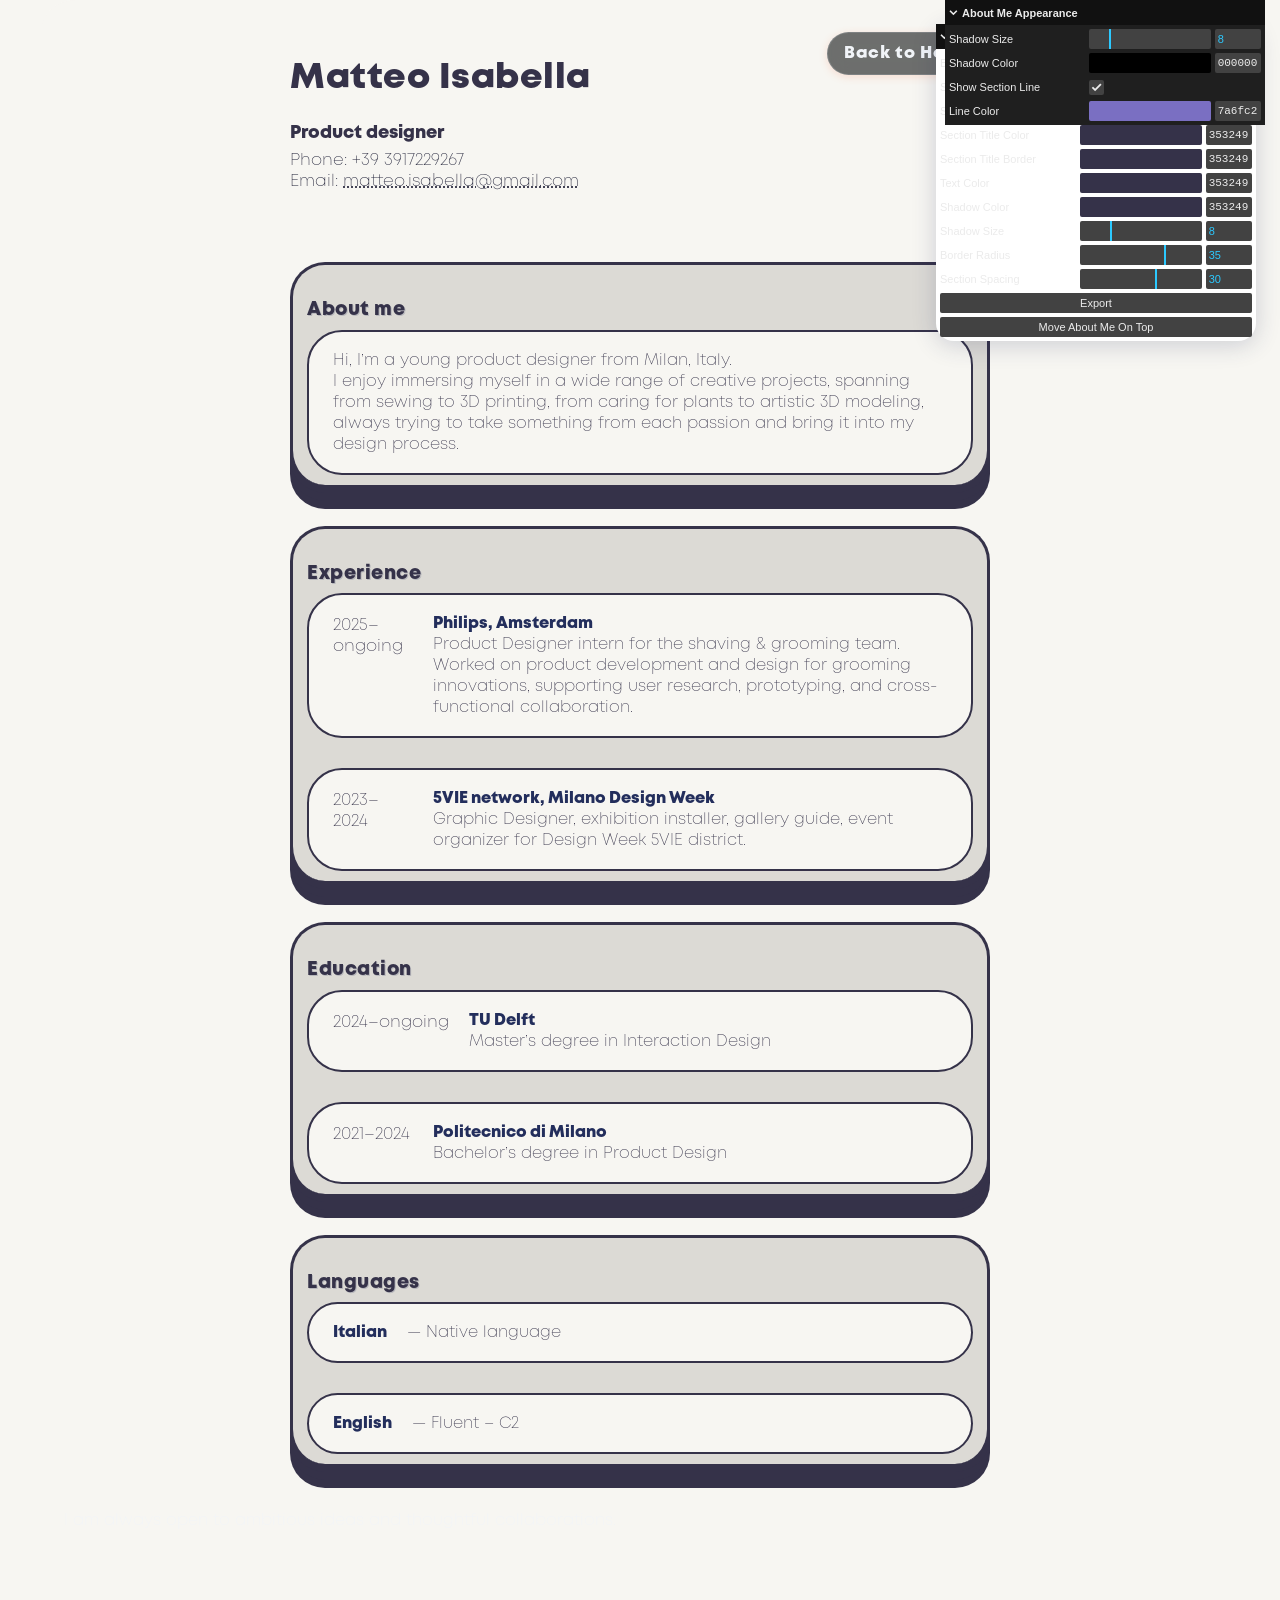
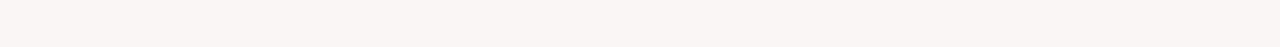
==== commit b8069d38: "overhaul about me page" ====
--- a/about.html
+++ b/about.html
@@ -10,78 +10,81 @@
   <link href="https://fonts.googleapis.com/css2?family=Fraunces:wght@600;700&family=Space+Grotesk:wght@400;600;700&display=swap" rel="stylesheet">
 </head>
 <body>
+
   <main class="page-shell about-toon-bg">
-    <header class="page-header" style="background:none;box-shadow:none;border:none;">
-      <a class="home-link" href="index.html">Back to Home</a>
-      <div style="display:flex;flex-direction:column;align-items:flex-start;gap:0.2em;margin-bottom:0.5em;">
-        <h1 style="font-family:'Zen Dots','Mont Heavy Demo',Arial,sans-serif;font-size:2.8rem;color:#7a6fc2;margin-bottom:0.1em;letter-spacing:1px;text-shadow:2px 2px 0 #232e5c,0 4px 16px #232e5c55;-webkit-text-stroke:1.5px #232e5c;">Matteo Isabella</h1>
-        <h2 style="font-family:'Mont Heavy Demo','Montserrat',Arial,sans-serif;font-size:1.5rem;color:#23243a;margin-bottom:0.2em;text-shadow:1px 1px 0 #232e5c,0 2px 8px #232e5c33;">Product designer</h2>
-        <div style="font-size:1.05rem;color:#23243a;margin-bottom:0.5em;">
-          <div>Phone: +39 3917229267</div>
-          <div>Email: <a href="mailto:matteo.isabella@gmail.com" style="color:#23243a;text-decoration:underline dotted;">matteo.isabella@gmail.com</a></div>
+    <header class="page-header about-cv-header">
+      <div class="cv-header-row">
+        <div class="cv-header-main">
+          <h1 class="cv-name">Matteo Isabella</h1>
+          <h2 class="cv-title">Product designer</h2>
+          <div class="cv-contact">
+            <div>Phone: +39 3917229267</div>
+            <div>Email: <a href="mailto:matteo.isabella@gmail.com">matteo.isabella@gmail.com</a></div>
+          </div>
         </div>
+        <a class="home-link" href="index.html">Back to Home</a>
       </div>
     </header>
 
-    <main style="max-width:900px;margin:0 auto;display:flex;flex-direction:column;gap:2.5em;">
-      <section style="background:#fdfcf8;border:5px solid #232e5c;border-radius:36px;box-shadow:0 8px 0 #232e5c,0 16px 32px 0 #232e5c33;padding:36px 36px 28px 36px;margin-bottom:0.5em;position:relative;transition:box-shadow 0.2s,transform 0.2s;">
-        <h3 style="font-family:'Mont Heavy Demo','Zen Dots',Arial,sans-serif;font-size:1.7rem;color:#232e5c;margin-bottom:1.1em;border-bottom:3px solid #7a6fc2;padding-bottom:0.2em;letter-spacing:0.5px;text-shadow:1px 1px 0 #232e5c33;">Experience</h3>
-        <div style="display:flex;flex-direction:column;gap:1.2em;">
-          <div style="display:flex;flex-direction:row;gap:1.5em;font-size:1.13rem;color:#23243a;align-items:flex-start;background:#f3f1ea;border-radius:18px;border:2.5px solid #232e5c;box-shadow:2px 4px 0 #232e5c22;padding:14px 18px;margin-bottom:0.2em;">
-            <div style="min-width:110px;font-family:'Mont ExtraLight Demo',Arial,sans-serif;color:#7a6fc2;font-size:1.05rem;margin-top:2px;text-shadow:1px 1px 0 #232e5c22;">2025–ongoing</div>
+    <main class="about-cv-main">
+      <section class="about-cv-section">
+        <h3 class="about-cv-section-title">About me</h3>
+        <div class="about-cv-list">
+          <div class="about-cv-item about-cv-item-light">
+            Hi, I’m a young product designer from Milan, Italy.<br>
+            I enjoy immersing myself in a wide range of creative projects, spanning from sewing to 3D printing, from caring for plants to artistic 3D modeling, always trying to take something from each passion and bring it into my design process.
+          </div>
+        </div>
+      </section>
+
+      <section class="about-cv-section">
+        <h3 class="about-cv-section-title">Experience</h3>
+        <div class="about-cv-list">
+          <div class="about-cv-item">
+            <div class="about-cv-date">2025–ongoing</div>
             <div>
-              <strong style="color:#232e5c;font-family:'Mont Heavy Demo',Arial,sans-serif;font-weight:700;text-shadow:1px 1px 0 #232e5c22;">Philips, Amsterdam</strong><br>
+              <strong class="about-cv-place">Philips, Amsterdam</strong><br>
               Product Designer intern for the shaving & grooming team. Worked on product development and design for grooming innovations, supporting user research, prototyping, and cross-functional collaboration.
             </div>
           </div>
-          <div style="display:flex;flex-direction:row;gap:1.5em;font-size:1.13rem;color:#23243a;align-items:flex-start;background:#f3f1ea;border-radius:18px;border:2.5px solid #232e5c;box-shadow:2px 4px 0 #232e5c22;padding:14px 18px;margin-bottom:0.2em;">
-            <div style="min-width:110px;font-family:'Mont ExtraLight Demo',Arial,sans-serif;color:#7a6fc2;font-size:1.05rem;margin-top:2px;text-shadow:1px 1px 0 #232e5c22;">2023–2024</div>
+          <div class="about-cv-item">
+            <div class="about-cv-date">2023–2024</div>
             <div>
-              <strong style="color:#232e5c;font-family:'Mont Heavy Demo',Arial,sans-serif;font-weight:700;text-shadow:1px 1px 0 #232e5c22;">5VIE network, Milano Design Week</strong><br>
+              <strong class="about-cv-place">5VIE network, Milano Design Week</strong><br>
               Graphic Designer, exhibition installer, gallery guide, event organizer for Design Week 5VIE district.
             </div>
           </div>
         </div>
       </section>
 
-      <section style="background:#fdfcf8;border:5px solid #232e5c;border-radius:36px;box-shadow:0 8px 0 #232e5c,0 16px 32px 0 #232e5c33;padding:36px 36px 28px 36px;margin-bottom:0.5em;position:relative;transition:box-shadow 0.2s,transform 0.2s;">
-        <h3 style="font-family:'Mont Heavy Demo','Zen Dots',Arial,sans-serif;font-size:1.7rem;color:#232e5c;margin-bottom:1.1em;border-bottom:3px solid #7a6fc2;padding-bottom:0.2em;letter-spacing:0.5px;text-shadow:1px 1px 0 #232e5c33;">Education</h3>
-        <div style="display:flex;flex-direction:column;gap:1.2em;">
-          <div style="display:flex;flex-direction:row;gap:1.5em;font-size:1.13rem;color:#23243a;align-items:flex-start;background:#f3f1ea;border-radius:18px;border:2.5px solid #232e5c;box-shadow:2px 4px 0 #232e5c22;padding:14px 18px;margin-bottom:0.2em;">
-            <div style="min-width:110px;font-family:'Mont ExtraLight Demo',Arial,sans-serif;color:#7a6fc2;font-size:1.05rem;margin-top:2px;text-shadow:1px 1px 0 #232e5c22;">2024–ongoing</div>
+      <section class="about-cv-section">
+        <h3 class="about-cv-section-title">Education</h3>
+        <div class="about-cv-list">
+          <div class="about-cv-item">
+            <div class="about-cv-date">2024–ongoing</div>
             <div>
-              <strong style="color:#232e5c;font-family:'Mont Heavy Demo',Arial,sans-serif;font-weight:700;text-shadow:1px 1px 0 #232e5c22;">TU Delft</strong><br>
+              <strong class="about-cv-place">TU Delft</strong><br>
               Master’s degree in Interaction Design
             </div>
           </div>
-          <div style="display:flex;flex-direction:row;gap:1.5em;font-size:1.13rem;color:#23243a;align-items:flex-start;background:#f3f1ea;border-radius:18px;border:2.5px solid #232e5c;box-shadow:2px 4px 0 #232e5c22;padding:14px 18px;margin-bottom:0.2em;">
-            <div style="min-width:110px;font-family:'Mont ExtraLight Demo',Arial,sans-serif;color:#7a6fc2;font-size:1.05rem;margin-top:2px;text-shadow:1px 1px 0 #232e5c22;">2021–2024</div>
+          <div class="about-cv-item">
+            <div class="about-cv-date">2021–2024</div>
             <div>
-              <strong style="color:#232e5c;font-family:'Mont Heavy Demo',Arial,sans-serif;font-weight:700;text-shadow:1px 1px 0 #232e5c22;">Politecnico di Milano</strong><br>
+              <strong class="about-cv-place">Politecnico di Milano</strong><br>
               Bachelor’s degree in Product Design
             </div>
           </div>
         </div>
       </section>
 
-      <section style="background:#fdfcf8;border:5px solid #232e5c;border-radius:36px;box-shadow:0 8px 0 #232e5c,0 16px 32px 0 #232e5c33;padding:36px 36px 28px 36px;margin-bottom:0.5em;position:relative;transition:box-shadow 0.2s,transform 0.2s;">
-        <h3 style="font-family:'Mont Heavy Demo','Zen Dots',Arial,sans-serif;font-size:1.7rem;color:#232e5c;margin-bottom:1.1em;border-bottom:3px solid #7a6fc2;padding-bottom:0.2em;letter-spacing:0.5px;text-shadow:1px 1px 0 #232e5c33;">Languages</h3>
-        <div style="display:flex;flex-direction:column;gap:1.2em;">
-          <div style="display:flex;flex-direction:row;gap:0.7em;font-size:1.13rem;color:#23243a;align-items:flex-start;background:#f7f6f2;border-radius:18px;border:2.5px solid #232e5c;box-shadow:2px 4px 0 #232e5c22;padding:14px 18px;margin-bottom:0.2em;">
-            <strong style="color:#232e5c;font-family:'Mont Heavy Demo',Arial,sans-serif;font-weight:700;text-shadow:1px 1px 0 #232e5c22;">Italian</strong> — Native language
+      <section class="about-cv-section">
+        <h3 class="about-cv-section-title">Languages</h3>
+        <div class="about-cv-list">
+          <div class="about-cv-item about-cv-item-light">
+            <strong class="about-cv-place">Italian</strong> — Native language
           </div>
-          <div style="display:flex;flex-direction:row;gap:0.7em;font-size:1.13rem;color:#23243a;align-items:flex-start;background:#f7f6f2;border-radius:18px;border:2.5px solid #232e5c;box-shadow:2px 4px 0 #232e5c22;padding:14px 18px;margin-bottom:0.2em;">
-            <strong style="color:#232e5c;font-family:'Mont Heavy Demo',Arial,sans-serif;font-weight:700;text-shadow:1px 1px 0 #232e5c22;">English</strong> — Fluent – C2
-          </div>
-        </div>
-      </section>
-
-      <section style="background:#fdfcf8;border:5px solid #232e5c;border-radius:36px;box-shadow:0 8px 0 #232e5c,0 16px 32px 0 #232e5c33;padding:36px 36px 28px 36px;margin-bottom:0.5em;position:relative;transition:box-shadow 0.2s,transform 0.2s;">
-        <h3 style="font-family:'Mont Heavy Demo','Zen Dots',Arial,sans-serif;font-size:1.7rem;color:#232e5c;margin-bottom:1.1em;border-bottom:3px solid #7a6fc2;padding-bottom:0.2em;letter-spacing:0.5px;text-shadow:1px 1px 0 #232e5c33;">About me</h3>
-        <div style="display:flex;flex-direction:column;gap:1.2em;">
-          <div style="flex-direction:column;font-size:1.13rem;color:#23243a;background:#f3f1ea;border:2.5px solid #232e5c;border-radius:18px;box-shadow:2px 4px 0 #232e5c22;padding:14px 18px;">
-            Hi, I’m a young product designer from Milan, Italy.<br>
-            I enjoy immersing myself in a wide range of creative projects, spanning from sewing to 3D printing, from caring for plants to artistic 3D modeling, always trying to take something from each passion and bring it into my design process.
+          <div class="about-cv-item about-cv-item-light">
+            <strong class="about-cv-place">English</strong> — Fluent – C2
           </div>
         </div>
       </section>
@@ -90,27 +93,7 @@
     <p class="footer-note">I am always open to ambitious ideas and thoughtful collaborations.</p>
   </main>
 
-  <button class="box-settings-toggle" id="boxSettingsToggle" aria-label="Toggle customize menu">Customize Menu</button>
-
-  <div class="box-settings-panel" id="boxSettingsPanel">
-    <div class="settings-header">
-      <h3>Customize Menu</h3>
-      <div class="settings-actions">
-        <button class="settings-close" id="settingsClose">✕</button>
-      </div>
-    </div>
-    <div class="customize-tabs" role="tablist">
-      <button class="customize-tab active" data-pane="appearance" role="tab" aria-selected="true">Appearance</button>
-      <button class="customize-tab" data-pane="boxes" role="tab" aria-selected="false">Boxes</button>
-    </div>
-    <div class="customize-pane active" data-pane="appearance" role="tabpanel">
-      <div id="appearanceGuiContainer" class="box-gui-container"></div>
-    </div>
-    <div class="customize-pane" data-pane="boxes" role="tabpanel">
-      <div class="customize-note">Boxes are available on the home page.</div>
-    </div>
-  </div>
-
+  <!-- Customization menu script -->
   <script src="libs/lil-gui.js"></script>
   <script src="customize-menu.js"></script>
 </body>
--- a/pages.css
+++ b/pages.css
@@ -1,3 +1,212 @@
+/* Header row aligns with info cards, home button right */
+.cv-header-row {
+  display: flex;
+  flex-direction: row;
+  align-items: flex-start;
+  justify-content: space-between;
+  max-width: 700px;
+  margin: 0 auto 30px auto;
+  width: 100%;
+}
+.cv-header-main {
+  display: flex;
+  flex-direction: column;
+  align-items: flex-start;
+  gap: 0.2em;
+}
+.home-link {
+  align-self: flex-start;
+  margin: 0 0 0 24px;
+  font-family: 'Mont Heavy Demo', Arial, sans-serif;
+  font-size: 1.05em;
+  color: #fff;
+  background: #ff7a4a;
+  border: none;
+  border-radius: 999px;
+  padding: 10px 22px;
+  text-decoration: none;
+  font-weight: 700;
+  letter-spacing: 0.04em;
+  box-shadow: none;
+  transition: background 0.2s, color 0.2s, border 0.2s;
+}
+.home-link:hover {
+  background: #e0a655;
+  color: #fff;
+  border: 2px solid #e0a655;
+  box-shadow: none;
+}
+/* Align header content left and style home button */
+.page-header.about-cv-header {
+  flex-direction: row;
+  align-items: flex-start;
+  justify-content: flex-start;
+  gap: 0;
+}
+.cv-header-left {
+  display: flex;
+  flex-direction: column;
+  align-items: flex-start;
+  gap: 0.2em;
+}
+.home-link {
+  display: inline-block;
+  margin-bottom: 10px;
+  font-family: 'Mont Heavy Demo', Arial, sans-serif;
+  font-size: 1.05em;
+  color: #fff;
+  background: #ff7a4a;
+  border: none;
+  border-radius: 999px;
+  padding: 10px 22px;
+  text-decoration: none;
+  font-weight: 700;
+  letter-spacing: 0.04em;
+  box-shadow: 0 2px 8px #ff7a4a33;
+  transition: background 0.2s, color 0.2s, box-shadow 0.2s;
+}
+.home-link:hover {
+  background: #fff;
+  color: #ff7a4a;
+  box-shadow: 0 4px 16px #ff7a4a55;
+  border: 2px solid #ff7a4a;
+}
+/* --- About Me Section Final Fixes --- */
+.about-cv-section {
+  border-bottom: none !important;
+}
+.about-cv-list {
+  gap: 30px !important;
+}
+.about-cv-item {
+  gap: 20px !important;
+  font-size: 16px !important;
+  padding: 18px 24px !important;
+  margin-bottom: 0 !important;
+}
+.about-cv-section-title {
+  font-size: 1.18em !important;
+  border-bottom: none !important;
+}
+.about-cv-date {
+  font-size: 1.05em !important;
+  margin-top: 2px !important;
+}
+.about-cv-place {
+  text-shadow: none !important;
+}
+/* About Me Toon CV Styles */
+.about-toon-bg {
+  background: #f7f6f2 !important;
+  border-radius: 35px;
+  border: none;
+  box-shadow: none;
+  padding: 12px 12px 8px 12px;
+}
+.about-cv-header {
+  display: flex;
+  flex-direction: column;
+  align-items: flex-start;
+  gap: 0.1em;
+  margin-bottom: 0.2em;
+  background: none;
+}
+.cv-name {
+  font-family: 'Mont Heavy Demo', Arial, sans-serif;
+  font-size: 35.2px;
+  color: #353249;
+  margin-bottom: 0.1em;
+  letter-spacing: 0.5px;
+  text-shadow: none;
+  font-weight: 700;
+  -webkit-text-stroke: 0;
+}
+.cv-title {
+  font-family: 'Mont Heavy Demo', Arial, sans-serif;
+  font-size: 17.6px;
+  color: #353249;
+  margin-bottom: 0.1em;
+  text-shadow: none;
+  font-weight: 600;
+}
+.cv-contact {
+  font-size: 1.05rem;
+  color: #23243a;
+  margin-bottom: 0.5em;
+  background: none;
+}
+.cv-contact a {
+  color: #23243a;
+  text-decoration: underline dotted;
+}
+.about-cv-main {
+  max-width: 700px;
+  margin: 32px auto 0 auto;
+  display: flex;
+  flex-direction: column;
+  gap: 0.7em;
+  align-items: stretch;
+  height: auto;
+  justify-content: flex-start;
+  flex-wrap: nowrap;
+}
+.about-cv-section {
+  background: #dcdad5;
+  border: 3px solid #353249;
+  border-radius: 35px;
+  box-shadow: 0 8px 0 #353249, 0 16px 0 #353249, 0 24px 0 #353249;
+  padding: 14px 14px 10px 14px;
+  margin-bottom: 30px;
+  position: relative;
+  transition: box-shadow 0.2s, transform 0.2s;
+}
+.about-cv-section-title {
+  font-family: 'Mont Heavy Demo', Arial, sans-serif;
+    font-size: 1.3em;
+    color: #353249;
+    margin-bottom: 0.2em;
+    border-bottom: none;
+  padding-bottom: 0.2em;
+  letter-spacing: 0.5px;
+  text-shadow: 1px 1px 0 #232e5c33;
+}
+.about-cv-list {
+  display: flex;
+  flex-direction: column;
+    gap: 0.5em;
+}
+.about-cv-item {
+  display: flex;
+  flex-direction: row;
+  gap: 1.5em;
+  font-size: 14.642px;
+  color: #353249;
+  align-items: flex-start;
+  background: #f7f6f2;
+  border-radius: 35px;
+  border: 2.5px solid #353249;
+  box-shadow: none;
+  font-family: 'Mont ExtraLight Demo', "Segoe UI", sans-serif;
+  padding: 14px 18px;
+  margin-bottom: 0.2em;
+}
+.about-cv-item-light {
+  background: #f7f6f2;
+}
+.about-cv-date {
+  min-width: 80px;
+  font-family: 'Mont ExtraLight Demo', Arial, sans-serif;
+  color: #353249;
+  font-size: 0.95rem;
+  margin-top: 0;
+  text-shadow: none;
+}
+.about-cv-place {
+  color: #232e5c;
+  font-family: 'Mont Heavy Demo', Arial, sans-serif;
+  font-weight: 700;
+  text-shadow: 1px 1px 0 #232e5c22;
+}
 @font-face {
   font-family: 'Mont ExtraLight Demo';
   src: url('Mont-ExtraLightDEMO.otf') format('opentype');
@@ -43,10 +252,7 @@
   margin: 0;
   font-family: 'Mont ExtraLight Demo', 'Segoe UI', sans-serif;
   color: var(--text);
-  background: radial-gradient(1200px circle at 10% 10%, rgba(199, 208, 220, 0.08), transparent 60%),
-              radial-gradient(900px circle at 90% 20%, rgba(225, 230, 239, 0.08), transparent 55%),
-              radial-gradient(800px circle at 50% 90%, rgba(255, 122, 74, 0.08), transparent 60%),
-              var(--page-bg);
+  background: #f7f6f2;
   min-height: 100vh;
 }
 
